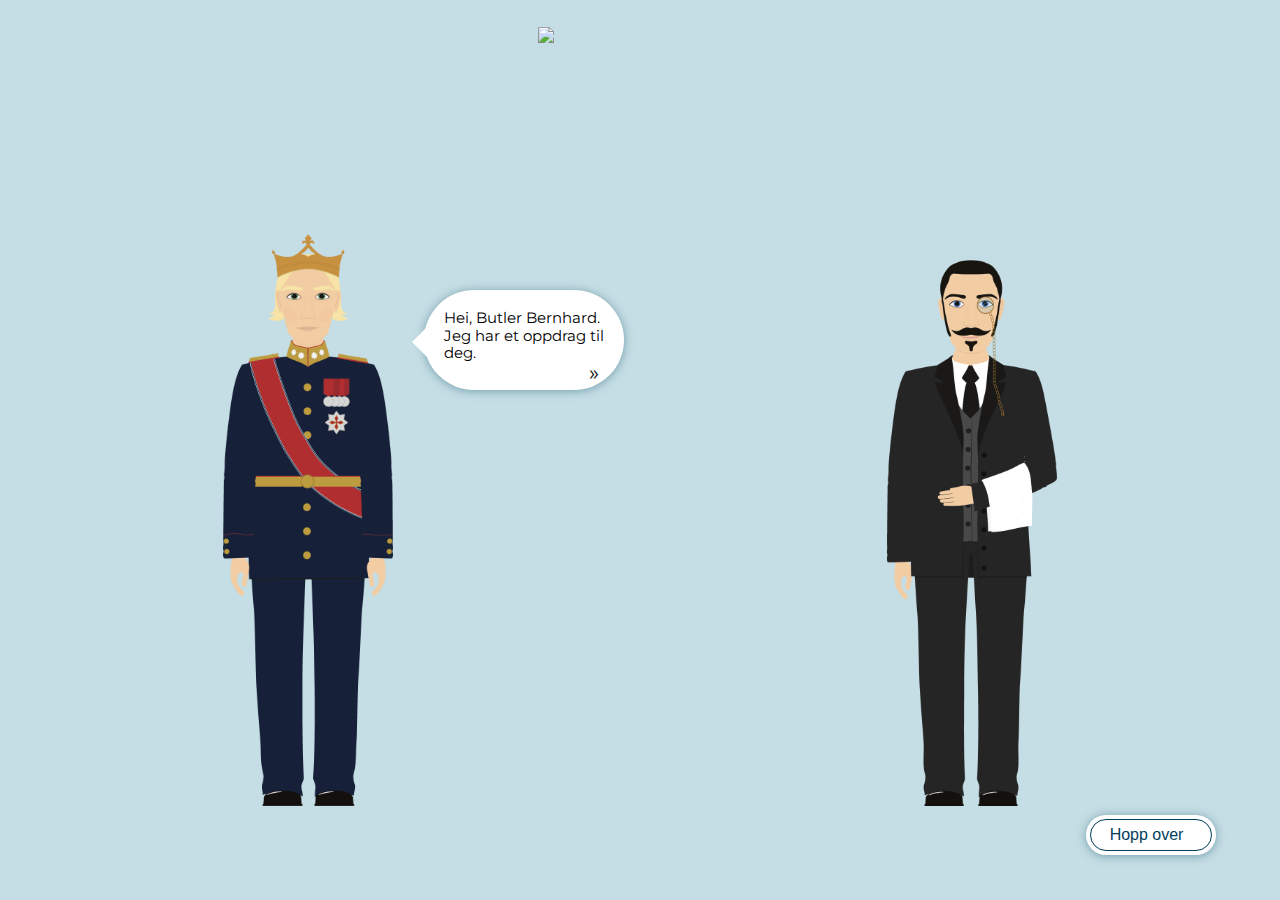
==== intro.html @ 4b2e33ae "Merge branch 'Intro'" ====
<!DOCTYPE html>
<html lang="en">
<head>
    <meta charset="UTF-8">
    <meta name="viewport" content="width=device-width, initial-scale=1.0">
    <meta http-equiv="X-UA-Compatible" content="ie=edge">
    <title>Introduksjon</title>
    <link href="https://fonts.googleapis.com/css?family=Montserrat:300,300i,400,700,700i" rel="stylesheet">
    <link rel="stylesheet" href="mal.css">
    <link rel="stylesheet" href="intro.css">
    <link rel="stylesheet" href="normalize.css">
    <link href="https://fonts.googleapis.com/css?family=Montserrat:100,100i,200,200i,300,300i,400,400i,500,500i,600,600i,700,700i,800,800i,900,900i" rel="stylesheet">
</head>
<body>

    <!-- Logo -->
    <div class="logo">
        <img src="img/logo.png">
    </div>

    <div class="wrapper">
        <!-- Konge -->
        <div class="konge">
            <img src="img/Konge.png" alt="Kongen stående i blå dress">
        </div>

        <!-- Snakkebobler -->
        <div class="snakkeboble-venstre">
            <div class="snakkeboble-konge"> 
                <p id="konge-tekst">Hei, Butler Bernhard.
                    <br>Jeg har et oppdrag til deg.
                </p>
                <p class="neste" name="button" onclick="nesteButlerBoble()" value="neste">&raquo;</p>
            </div>
        </div>

        <div class="snakkeboble-hoyre">
            <div class="snakkeboble-butler"> 
                <p id="butler-tekst">God dag, Deres Majestet.</p>
                <p class="neste" name="button" onclick="nesteKongeBoble()" value="neste">&raquo;</p>
            </div>
        </div>

        <!-- Butler -->
        <div class="butler">
            <img src="img/Butler.png" alt="Butler stående i svart dress">
        </div>
    </div>

    <!-- Hopp-over-knapp -->
    <a  href="start.html">
    <button class="hopp-over"><span>Hopp over</span></button>
    </a>

    <!-- JavaScript -->
    <script src="intro.js"></script>
    
</body>
</html>
---- mal.css ----
* {
    box-sizing: border-box; 
}

html,
body {
    padding: 0;
    margin: 0;
    width: 100vw;
    height: 100vh;

    font-family: 'Montserrat', Arial, Helvetica, sans-serif;  
    font-size: 16pt; 
    background-color: #C5DDE4;

    display: flex; 
    flex-direction: column; 
    flex-wrap: wrap; 
}
---- intro.css ----
* { box-sizing: border-box; }

body {
    margin: 0;
    padding: 0;
    background-color: #c5dde4;
    font-size: 16px;
}

/* Logo */
.logo {
    width: 200px;
    height: 50px;
    position: absolute;
    left: 42%;
    top: 3%;
}

.logo img { width: 220px; }

/* Wrapper rundt konge, snakkebobler og butler */
.wrapper {
    width: 80%;
    height: 100vh;
    margin: 0 auto;
    display: flex;
    justify-content: space-evenly;
    align-items: flex-end;
    padding: 0 5% 7% 5%;
}

/* Konge og Butler */
.konge, .butler { width: 170px; }

.konge img, .butler img {
    width: 170px;
    height: auto;
}

/* snakkebobler */
.snakkeboble-venstre, .snakkeboble-hoyre {
    width: 200px;
    height: auto;
}

.snakkeboble-venstre { margin-bottom: 420px; }
.snakkeboble-hoyre { margin-bottom: 370px; }

.snakkeboble-konge, .snakkeboble-butler {
    width: 200px;
    height: 100px;
    border-radius: 50px;
    background-color: white;
    color: black;
    font-size: .7rem;
    position: relative;
    box-shadow: 0px 1px 10px #719eac;
    transition: all .4s;
}

/* Piler på snakkebobler */ 
.snakkeboble-konge::after, .snakkeboble-butler::after  {
	content: '';
	position: absolute;
	top: 55%;
	border: 20px solid transparent;
	margin-top: -23px;
    margin-left: -17px;
}

.snakkeboble-konge::after { left: 5px; border-right-color: white; border-left: 0; }
.snakkeboble-butler::after { right: -10px; border-left-color: white; border-right: 0; }

.snakkeboble-konge { transform: scaleX(1) scaleY(1); }
.snakkeboble-butler { transform: scaleX(0) scaleY(0); }

.ut-venstre {
    transform-origin: left;
    transform: scaleX(0) scaleY(0);
}

.inn-venstre {
    transform-origin: left;
    transform: scaleX(1) scaleY(1);
}

.ut-hoyre {
    transform-origin: right;
    transform: scaleX(0) scaleY(0);
}

.inn-hoyre {
    transform-origin: right;
    transform: scaleX(1) scaleY(1);
}

#konge-tekst, #butler-tekst {
    width: 170px;
    position: absolute;
    margin: 20px;
}

.neste {
    font-size: 1rem;
    position: absolute;
    right: 25px;
    bottom: -15px;
    transition: .5s;
    cursor: pointer;
}

.neste:hover {
    right: 22px;
}

/* Hopp-over-knapp */
button {
    cursor: pointer;
    color: #003e5d;
    font-size: .8rem;

    height: 40px;
    width: 130px;
    border-radius: 25px;
    border: none;
    background-color: white;

    position: absolute;
    right: 5%;
    bottom: 5%;
    box-shadow: 0px 1px 10px #719eac;
}

/* Lager border på innsiden */
button::after {
    content: "";
    position: absolute;
    right: 3%;
    bottom: 10%;
    width: 120px;
    height: 30px;
    border: 1px solid #003e5d;
    /* border: 1px solid white; */
    border-radius: 20px;
}

button span:after {
    content: '\00bb';
    opacity: 0;
    transition: .5s;
}

button:hover span:after {
    opacity: 1;
    margin-left: 8px;
}
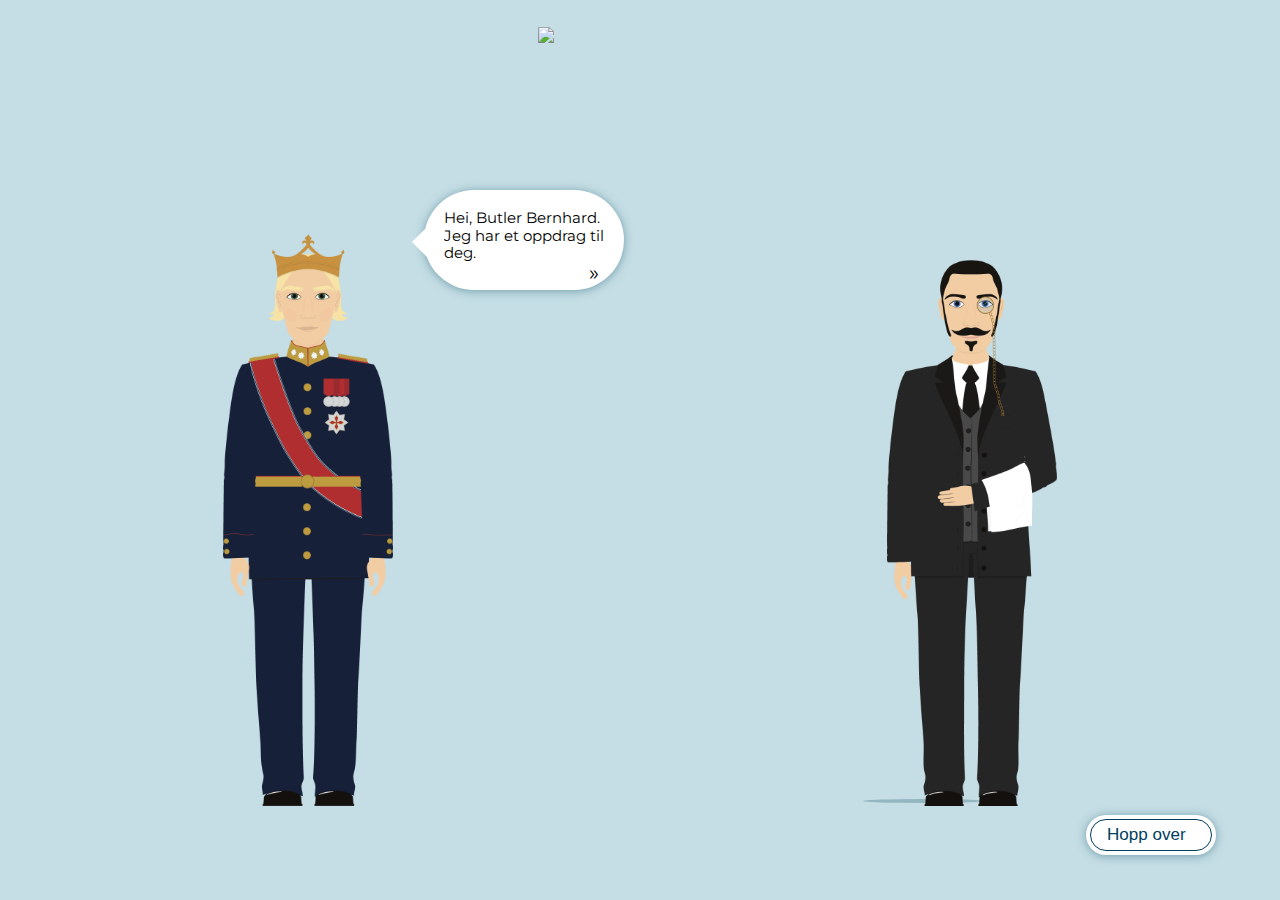
==== commit ab40bc90: "Merge branch 'Intro'" ====
--- a/intro.html
+++ b/intro.html
@@ -6,9 +6,9 @@
     <meta http-equiv="X-UA-Compatible" content="ie=edge">
     <title>Introduksjon</title>
     <link href="https://fonts.googleapis.com/css?family=Montserrat:300,300i,400,700,700i" rel="stylesheet">
+    <link rel="stylesheet" href="normalize.css">
     <link rel="stylesheet" href="mal.css">
     <link rel="stylesheet" href="intro.css">
-    <link rel="stylesheet" href="normalize.css">
     <link href="https://fonts.googleapis.com/css?family=Montserrat:100,100i,200,200i,300,300i,400,400i,500,500i,600,600i,700,700i,800,800i,900,900i" rel="stylesheet">
 </head>
 <body>
@@ -26,18 +26,42 @@
 
         <!-- Snakkebobler -->
         <div class="snakkeboble-venstre">
-            <div class="snakkeboble-konge"> 
+            <!-- Første snakkeboble -->
+            <div class="snakkeboble-konge-1"> 
                 <p id="konge-tekst">Hei, Butler Bernhard.
                     <br>Jeg har et oppdrag til deg.
                 </p>
-                <p class="neste" name="button" onclick="nesteButlerBoble()" value="neste">&raquo;</p>
+                <!-- name="button" onclick="nesteButlerBoble()" value="neste" -->
+                <p class="neste-konge" name="button" onclick="nesteButlerBoble()" value="neste">&raquo;</p>
             </div>
+            <!-- Andre snakkeboble -->
+            <div class="snakkeboble-konge-2"> 
+                <p id="konge-tekst">Som ny konge trenger jeg informasjon fra de andre landene.
+                </p>
+                <!-- name="button" onclick="nesteButlerBoble()" value="neste" -->
+                <p class="neste-konge" name="button" onclick="nesteButlerBoble2()" value="neste">&raquo;</p>
+            </div>
+            <!-- Tredje snakkeboble -->
+            <div class="snakkeboble-konge-3"> 
+                    <p id="konge-tekst">God tur!
+                    </p>
+                    <!-- name="button" onclick="nesteButlerBoble()" value="neste" -->
+                    <p class="neste-konge" name="button" onclick="nesteButlerBoble3()" value="neste">&raquo;</p>
+                </div>
         </div>
 
         <div class="snakkeboble-hoyre">
-            <div class="snakkeboble-butler"> 
+            <!-- Første snakkeboble -->
+            <div class="snakkeboble-butler-1"> 
                 <p id="butler-tekst">God dag, Deres Majestet.</p>
-                <p class="neste" name="button" onclick="nesteKongeBoble()" value="neste">&raquo;</p>
+                <!-- name="button" onclick="nesteKongeBoble()" value="neste" -->
+                <p class="neste-butler" name="button" onclick="nesteKongeBoble()" value="neste">&raquo;</p>
+            </div>
+            <!-- Andre snakkeboble -->
+            <div class="snakkeboble-butler-2"> 
+                <p id="butler-tekst">OK!</p>
+                <!-- name="button" onclick="nesteKongeBoble()" value="neste" -->
+                <p class="neste-butler" name="button" onclick="nesteKongeBoble2()" value="neste">&raquo;</p>
             </div>
         </div>
 
@@ -45,6 +69,7 @@
         <div class="butler">
             <img src="img/Butler.png" alt="Butler stående i svart dress">
         </div>
+        <div class="shadow"></div>
     </div>
 
     <!-- Hopp-over-knapp -->
--- a/intro.css
+++ b/intro.css
@@ -5,6 +5,7 @@
     padding: 0;
     background-color: #c5dde4;
     font-size: 16px;
+    z-index: -10;
 }
 
 /* Logo */
@@ -37,6 +38,61 @@
     height: auto;
 }
 
+.konge { animation: move-from-left 1.5s cubic-bezier(.30, .01, .39, 1.35); }
+.butler { animation: move-from-right 1.6s cubic-bezier(.30, .01, .50, 1.35); }
+
+@keyframes move-from-left {
+    0% {
+        margin-left: -20px;
+        margin-bottom: 750px;
+    }
+    
+    100% {
+        margin-left: 0px;
+        margin-bottom: 0;
+    }
+}
+
+@keyframes move-from-right {
+    0% {
+        margin-right: -20px;
+        margin-bottom: 750px;
+    }
+    100% {
+        margin-right: 0;
+        margin-bottom: 0;
+    }
+}
+
+.shadow { 
+    position: absolute;
+    right: 297px;
+    width: 120px;
+    height: 4px;
+    bottom: 97px;
+    border-radius: 50%;
+    z-index: -9;
+    background-color: #93b6c0;
+    animation: shadow 1.6s cubic-bezier(.30, .01, .50, 1.35);
+}
+
+@keyframes shadow {
+    0% {
+        right: 320px;
+        height: 2px;
+        width: 50px;
+    }
+    100% {
+        right: 290px;
+        height: 4px;
+        padding-left: 25px;
+        padding-right: 25px;
+        
+    }
+}
+
+
+
 /* snakkebobler */
 .snakkeboble-venstre, .snakkeboble-hoyre {
     width: 200px;
@@ -46,7 +102,7 @@
 .snakkeboble-venstre { margin-bottom: 420px; }
 .snakkeboble-hoyre { margin-bottom: 370px; }
 
-.snakkeboble-konge, .snakkeboble-butler {
+.snakkeboble-konge-1, .snakkeboble-konge-2, .snakkeboble-konge-3, .snakkeboble-butler-1, .snakkeboble-butler-2 {
     width: 200px;
     height: 100px;
     border-radius: 50px;
@@ -59,7 +115,7 @@
 }
 
 /* Piler på snakkebobler */ 
-.snakkeboble-konge::after, .snakkeboble-butler::after  {
+.snakkeboble-konge-1::after, .snakkeboble-konge-2::after, .snakkeboble-konge-3::after, .snakkeboble-butler-1::after, .snakkeboble-butler-2::after  {
 	content: '';
 	position: absolute;
 	top: 55%;
@@ -68,11 +124,15 @@
     margin-left: -17px;
 }
 
-.snakkeboble-konge::after { left: 5px; border-right-color: white; border-left: 0; }
-.snakkeboble-butler::after { right: -10px; border-left-color: white; border-right: 0; }
-
-.snakkeboble-konge { transform: scaleX(1) scaleY(1); }
-.snakkeboble-butler { transform: scaleX(0) scaleY(0); }
+.snakkeboble-konge-1::after, .snakkeboble-konge-2::after, .snakkeboble-konge-3::after { left: 5px; border-right-color: white; border-left: 0; }
+.snakkeboble-butler-1::after, .snakkeboble-butler-2::after { right: -10px; border-left-color: white; border-right: 0; }
+
+
+.snakkeboble-konge-1 { top: 100px; transform: scaleX(1) scaleY(1); }
+.snakkeboble-konge-2 { transform: scaleX(0) scaleY(0); }
+.snakkeboble-konge-3 { transform: scaleX(0) scaleY(0); }
+.snakkeboble-butler-1 { top: 100px; transform: scaleX(0) scaleY(0); }
+.snakkeboble-butler-2 { transform: scaleX(0) scaleY(0); }
 
 .ut-venstre {
     transform-origin: left;
@@ -100,7 +160,7 @@
     margin: 20px;
 }
 
-.neste {
+.neste-konge, .neste-butler {
     font-size: 1rem;
     position: absolute;
     right: 25px;
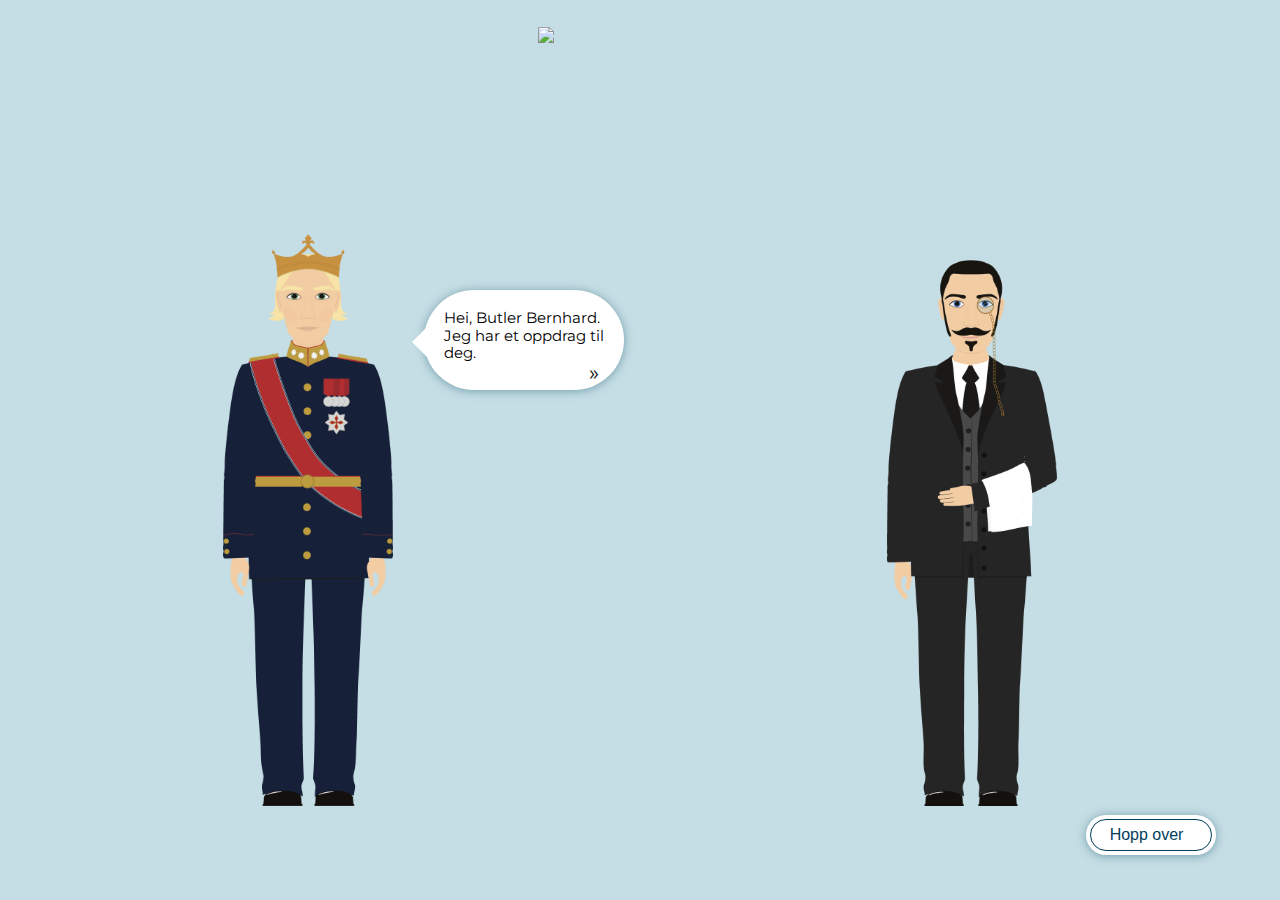
==== commit 89de8438: "Merge branch 'tasks' of https://github.com/Merethee/game-design into tasks" ====
--- a/intro.html
+++ b/intro.html
@@ -6,9 +6,9 @@
     <meta http-equiv="X-UA-Compatible" content="ie=edge">
     <title>Introduksjon</title>
     <link href="https://fonts.googleapis.com/css?family=Montserrat:300,300i,400,700,700i" rel="stylesheet">
-    <link rel="stylesheet" href="normalize.css">
     <link rel="stylesheet" href="mal.css">
     <link rel="stylesheet" href="intro.css">
+    <link rel="stylesheet" href="normalize.css">
     <link href="https://fonts.googleapis.com/css?family=Montserrat:100,100i,200,200i,300,300i,400,400i,500,500i,600,600i,700,700i,800,800i,900,900i" rel="stylesheet">
 </head>
 <body>
@@ -26,42 +26,18 @@
 
         <!-- Snakkebobler -->
         <div class="snakkeboble-venstre">
-            <!-- Første snakkeboble -->
-            <div class="snakkeboble-konge-1"> 
-                <p id="konge-tekst">Hei, Butler Bernhard.
+            <div class="snakkeboble-konge"> 
+                <p id="konge-tekst-1">Hei, Butler Bernhard.
                     <br>Jeg har et oppdrag til deg.
                 </p>
-                <!-- name="button" onclick="nesteButlerBoble()" value="neste" -->
-                <p class="neste-konge" name="button" onclick="nesteButlerBoble()" value="neste">&raquo;</p>
+                <p class="neste" name="button" onclick="nesteButlerBoble()" value="neste">&raquo;</p>
             </div>
-            <!-- Andre snakkeboble -->
-            <div class="snakkeboble-konge-2"> 
-                <p id="konge-tekst">Som ny konge trenger jeg informasjon fra de andre landene.
-                </p>
-                <!-- name="button" onclick="nesteButlerBoble()" value="neste" -->
-                <p class="neste-konge" name="button" onclick="nesteButlerBoble2()" value="neste">&raquo;</p>
-            </div>
-            <!-- Tredje snakkeboble -->
-            <div class="snakkeboble-konge-3"> 
-                    <p id="konge-tekst">God tur!
-                    </p>
-                    <!-- name="button" onclick="nesteButlerBoble()" value="neste" -->
-                    <p class="neste-konge" name="button" onclick="nesteButlerBoble3()" value="neste">&raquo;</p>
-                </div>
         </div>
 
         <div class="snakkeboble-hoyre">
-            <!-- Første snakkeboble -->
-            <div class="snakkeboble-butler-1"> 
-                <p id="butler-tekst">God dag, Deres Majestet.</p>
-                <!-- name="button" onclick="nesteKongeBoble()" value="neste" -->
-                <p class="neste-butler" name="button" onclick="nesteKongeBoble()" value="neste">&raquo;</p>
-            </div>
-            <!-- Andre snakkeboble -->
-            <div class="snakkeboble-butler-2"> 
-                <p id="butler-tekst">OK!</p>
-                <!-- name="button" onclick="nesteKongeBoble()" value="neste" -->
-                <p class="neste-butler" name="button" onclick="nesteKongeBoble2()" value="neste">&raquo;</p>
+            <div class="snakkeboble-butler"> 
+                <p id="butler-tekst-1">Hei, Deres Majestet.</p>
+                <p class="neste" name="button" onclick="nesteKongeBoble()" value="neste">&raquo;</p>
             </div>
         </div>
 
@@ -69,7 +45,6 @@
         <div class="butler">
             <img src="img/Butler.png" alt="Butler stående i svart dress">
         </div>
-        <div class="shadow"></div>
     </div>
 
     <!-- Hopp-over-knapp -->
--- a/intro.css
+++ b/intro.css
@@ -5,7 +5,6 @@
     padding: 0;
     background-color: #c5dde4;
     font-size: 16px;
-    z-index: -10;
 }
 
 /* Logo */
@@ -38,61 +37,6 @@
     height: auto;
 }
 
-.konge { animation: move-from-left 1.5s cubic-bezier(.30, .01, .39, 1.35); }
-.butler { animation: move-from-right 1.6s cubic-bezier(.30, .01, .50, 1.35); }
-
-@keyframes move-from-left {
-    0% {
-        margin-left: -20px;
-        margin-bottom: 750px;
-    }
-    
-    100% {
-        margin-left: 0px;
-        margin-bottom: 0;
-    }
-}
-
-@keyframes move-from-right {
-    0% {
-        margin-right: -20px;
-        margin-bottom: 750px;
-    }
-    100% {
-        margin-right: 0;
-        margin-bottom: 0;
-    }
-}
-
-.shadow { 
-    position: absolute;
-    right: 297px;
-    width: 120px;
-    height: 4px;
-    bottom: 97px;
-    border-radius: 50%;
-    z-index: -9;
-    background-color: #93b6c0;
-    animation: shadow 1.6s cubic-bezier(.30, .01, .50, 1.35);
-}
-
-@keyframes shadow {
-    0% {
-        right: 320px;
-        height: 2px;
-        width: 50px;
-    }
-    100% {
-        right: 290px;
-        height: 4px;
-        padding-left: 25px;
-        padding-right: 25px;
-        
-    }
-}
-
-
-
 /* snakkebobler */
 .snakkeboble-venstre, .snakkeboble-hoyre {
     width: 200px;
@@ -102,7 +46,7 @@
 .snakkeboble-venstre { margin-bottom: 420px; }
 .snakkeboble-hoyre { margin-bottom: 370px; }
 
-.snakkeboble-konge-1, .snakkeboble-konge-2, .snakkeboble-konge-3, .snakkeboble-butler-1, .snakkeboble-butler-2 {
+.snakkeboble-konge, .snakkeboble-butler {
     width: 200px;
     height: 100px;
     border-radius: 50px;
@@ -111,11 +55,10 @@
     font-size: .7rem;
     position: relative;
     box-shadow: 0px 1px 10px #719eac;
-    transition: all .4s;
 }
 
 /* Piler på snakkebobler */ 
-.snakkeboble-konge-1::after, .snakkeboble-konge-2::after, .snakkeboble-konge-3::after, .snakkeboble-butler-1::after, .snakkeboble-butler-2::after  {
+.snakkeboble-konge::after, .snakkeboble-butler::after  {
 	content: '';
 	position: absolute;
 	top: 55%;
@@ -124,43 +67,35 @@
     margin-left: -17px;
 }
 
-.snakkeboble-konge-1::after, .snakkeboble-konge-2::after, .snakkeboble-konge-3::after { left: 5px; border-right-color: white; border-left: 0; }
-.snakkeboble-butler-1::after, .snakkeboble-butler-2::after { right: -10px; border-left-color: white; border-right: 0; }
+.snakkeboble-konge::after { left: 5px; border-right-color: white; border-left: 0; }
+.snakkeboble-butler::after { right: -10px; border-left-color: white; border-right: 0; }
 
+.snakkeboble-konge { display: block; }
+.snakkeboble-butler { display: none; }
 
-.snakkeboble-konge-1 { top: 100px; transform: scaleX(1) scaleY(1); }
-.snakkeboble-konge-2 { transform: scaleX(0) scaleY(0); }
-.snakkeboble-konge-3 { transform: scaleX(0) scaleY(0); }
-.snakkeboble-butler-1 { top: 100px; transform: scaleX(0) scaleY(0); }
-.snakkeboble-butler-2 { transform: scaleX(0) scaleY(0); }
-
-.ut-venstre {
-    transform-origin: left;
-    transform: scaleX(0) scaleY(0);
+@keyframes fadeout {
+    0% { opacity: 1; }
+    50% { opacity: 1; }
+    70% { opacity: .7;}
+    100% { opacity: 0; 
+        display: none; }
 }
 
-.inn-venstre {
-    transform-origin: left;
-    transform: scaleX(1) scaleY(1);
+@keyframes fadein {
+    0% { opacity: 1; }
+    50% { opacity: 1; }
+    70% { opacity: .7;}
+    100% { opacity: 0; 
+        display: none; }
 }
 
-.ut-hoyre {
-    transform-origin: right;
-    transform: scaleX(0) scaleY(0);
-}
-
-.inn-hoyre {
-    transform-origin: right;
-    transform: scaleX(1) scaleY(1);
-}
-
-#konge-tekst, #butler-tekst {
+#konge-tekst-1, #butler-tekst-1 {
     width: 170px;
     position: absolute;
     margin: 20px;
 }
 
-.neste-konge, .neste-butler {
+.neste {
     font-size: 1rem;
     position: absolute;
     right: 25px;
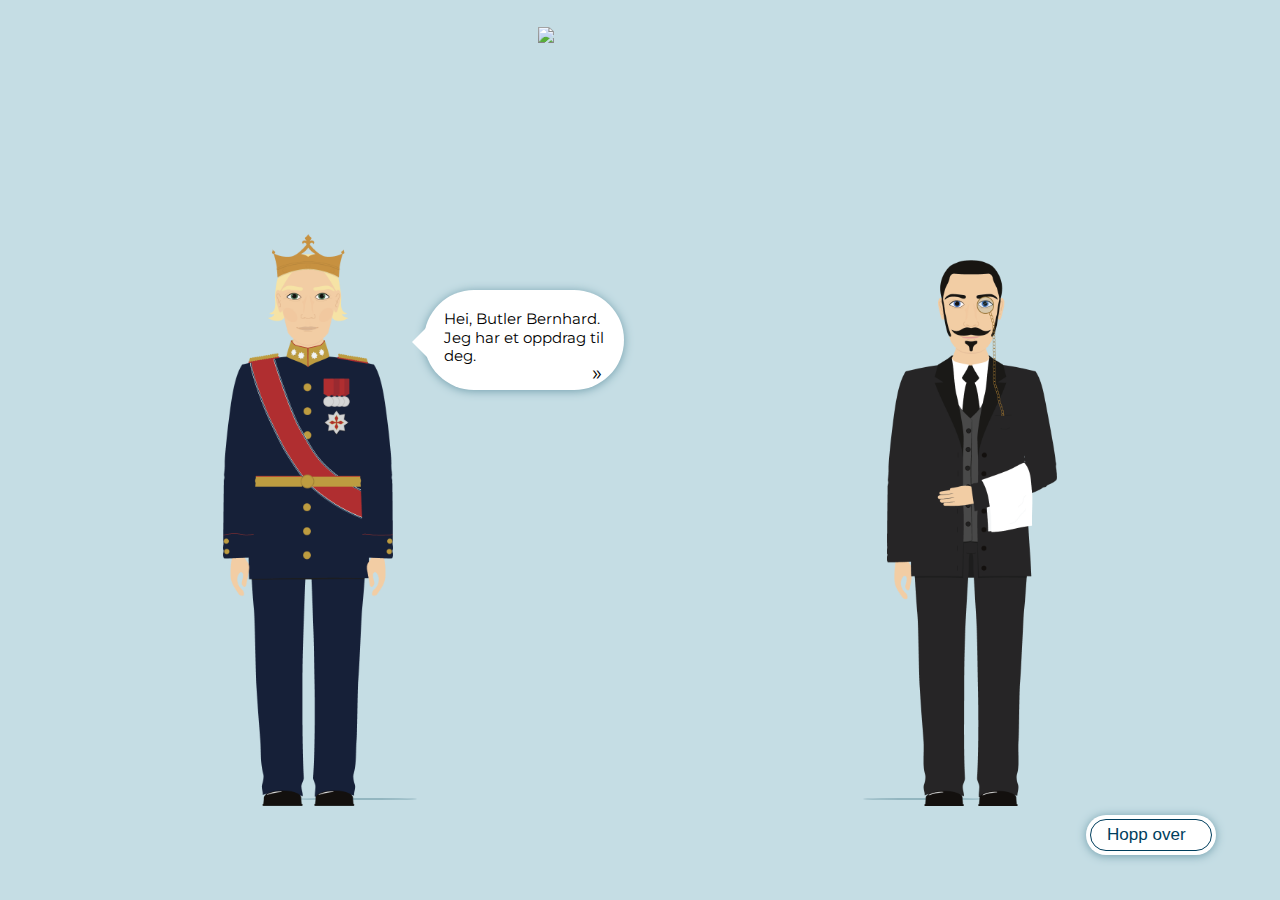
==== commit a1880f76: "Merge branch 'Intro'" ====
--- a/intro.html
+++ b/intro.html
@@ -6,9 +6,9 @@
     <meta http-equiv="X-UA-Compatible" content="ie=edge">
     <title>Introduksjon</title>
     <link href="https://fonts.googleapis.com/css?family=Montserrat:300,300i,400,700,700i" rel="stylesheet">
+    <link rel="stylesheet" href="normalize.css">
     <link rel="stylesheet" href="mal.css">
     <link rel="stylesheet" href="intro.css">
-    <link rel="stylesheet" href="normalize.css">
     <link href="https://fonts.googleapis.com/css?family=Montserrat:100,100i,200,200i,300,300i,400,400i,500,500i,600,600i,700,700i,800,800i,900,900i" rel="stylesheet">
 </head>
 <body>
@@ -23,32 +23,54 @@
         <div class="konge">
             <img src="img/Konge.png" alt="Kongen stående i blå dress">
         </div>
+        <div class="shadow-king"></div>
 
         <!-- Snakkebobler -->
         <div class="snakkeboble-venstre">
-            <div class="snakkeboble-konge"> 
-                <p id="konge-tekst-1">Hei, Butler Bernhard.
-                    <br>Jeg har et oppdrag til deg.
-                </p>
+            <!-- Første snakkeboble -->
+            <div class="snakkeboble-konge-1"> 
+                <p id="konge-tekst">Hei, Butler Bernhard.
+                    <br>Jeg har et oppdrag til deg.</p>
                 <p class="neste" name="button" onclick="nesteButlerBoble()" value="neste">&raquo;</p>
+            </div>
+
+            <!-- Andre snakkeboble -->
+            <div class="snakkeboble-konge-2"> 
+                <p id="konge-tekst">Som ny konge trenger jeg informasjon fra de andre landene.</p>
+                <p class="neste" name="button" onclick="nesteButlerBoble2()" value="neste">&raquo;</p>
+            </div>
+
+            <!-- Tredje snakkeboble -->
+            <div class="snakkeboble-konge-3"> 
+                <p id="konge-tekst">God tur!</p>
             </div>
         </div>
 
         <div class="snakkeboble-hoyre">
-            <div class="snakkeboble-butler"> 
-                <p id="butler-tekst-1">Hei, Deres Majestet.</p>
+            <!-- Første snakkeboble -->
+            <div class="snakkeboble-butler-1"> 
+                <p id="butler-tekst">God dag, Deres Majestet.</p>
                 <p class="neste" name="button" onclick="nesteKongeBoble()" value="neste">&raquo;</p>
             </div>
+
+            <!-- Andre snakkeboble -->
+            <div class="snakkeboble-butler-2"> 
+                <p id="butler-tekst">OK!</p>
+                <p class="neste" name="button" onclick="nesteKongeBoble2()" value="neste">&raquo;</p>
+            </div>
         </div>
+
+        <div class="start-knapp"></div>
 
         <!-- Butler -->
         <div class="butler">
             <img src="img/Butler.png" alt="Butler stående i svart dress">
         </div>
+        <div class="shadow-butler"></div>
     </div>
 
     <!-- Hopp-over-knapp -->
-    <a  href="start.html">
+    <a  href="main.html">
     <button class="hopp-over"><span>Hopp over</span></button>
     </a>
 
--- a/intro.css
+++ b/intro.css
@@ -5,6 +5,7 @@
     padding: 0;
     background-color: #c5dde4;
     font-size: 16px;
+    z-index: -10;
 }
 
 /* Logo */
@@ -37,6 +38,68 @@
     height: auto;
 }
 
+.konge { animation: move-from-left 1.5s cubic-bezier(.30, .01, .39, 1.35); }
+.butler { animation: move-from-right 1.6s cubic-bezier(.30, .01, .50, 1.35); }
+
+@keyframes move-from-left {
+    0% {
+        margin-left: -20px;
+        margin-bottom: 750px;
+    }
+    
+    100% {
+        margin-left: 0px;
+        margin-bottom: 0;
+    }
+}
+
+@keyframes move-from-right {
+    0% {
+        margin-right: -20px;
+        margin-bottom: 750px;
+    }
+    100% {
+        margin-right: 0;
+        margin-bottom: 0;
+    }
+}
+
+.shadow-butler, .shadow-king { 
+    position: absolute;
+    width: 120px;
+    height: 2px;
+    bottom: 100px;
+    border-radius: 50%;
+    z-index: -9;
+    background-color: #93b6c0;
+    animation: shadow 1.8s cubic-bezier(.30, .01, .50, 1.35);
+}
+
+.shadow-king { left: 297px; }
+.shadow-butler { right: 297px; }
+
+@keyframes shadow {
+    0% {
+        right: 320px;
+        height: 2px;
+        width: 50px;
+    }
+    85% { 
+        width: 0px;
+        padding-left: 0px;
+        padding-right: 0px; }
+    90% { 
+        right: 350px;
+        width: 0px; }
+    100% {
+        right: 290px;
+        height: 4px;
+        padding-left: 25px;
+        padding-right: 25px;
+        
+    }
+}
+
 /* snakkebobler */
 .snakkeboble-venstre, .snakkeboble-hoyre {
     width: 200px;
@@ -46,7 +109,7 @@
 .snakkeboble-venstre { margin-bottom: 420px; }
 .snakkeboble-hoyre { margin-bottom: 370px; }
 
-.snakkeboble-konge, .snakkeboble-butler {
+.snakkeboble-konge-1, .snakkeboble-konge-2, .snakkeboble-konge-3, .snakkeboble-butler-1, .snakkeboble-butler-2 {
     width: 200px;
     height: 100px;
     border-radius: 50px;
@@ -55,10 +118,11 @@
     font-size: .7rem;
     position: relative;
     box-shadow: 0px 1px 10px #719eac;
+    transition: all .4s;
 }
 
 /* Piler på snakkebobler */ 
-.snakkeboble-konge::after, .snakkeboble-butler::after  {
+.snakkeboble-konge-1::after, .snakkeboble-konge-2::after, .snakkeboble-konge-3::after, .snakkeboble-butler-1::after, .snakkeboble-butler-2::after  {
 	content: '';
 	position: absolute;
 	top: 55%;
@@ -67,32 +131,41 @@
     margin-left: -17px;
 }
 
-.snakkeboble-konge::after { left: 5px; border-right-color: white; border-left: 0; }
-.snakkeboble-butler::after { right: -10px; border-left-color: white; border-right: 0; }
-
-.snakkeboble-konge { display: block; }
-.snakkeboble-butler { display: none; }
-
-@keyframes fadeout {
-    0% { opacity: 1; }
-    50% { opacity: 1; }
-    70% { opacity: .7;}
-    100% { opacity: 0; 
-        display: none; }
-}
-
-@keyframes fadein {
-    0% { opacity: 1; }
-    50% { opacity: 1; }
-    70% { opacity: .7;}
-    100% { opacity: 0; 
-        display: none; }
-}
-
-#konge-tekst-1, #butler-tekst-1 {
+.snakkeboble-konge-1::after, .snakkeboble-konge-2::after, .snakkeboble-konge-3::after { left: 5px; border-right-color: white; border-left: 0; }
+.snakkeboble-butler-1::after, .snakkeboble-butler-2::after { right: -10px; border-left-color: white; border-right: 0; }
+
+
+.snakkeboble-konge-1 { top: 200px; transform: scaleX(1) scaleY(1); }
+.snakkeboble-konge-2 { top: 100px; transform: scaleX(0) scaleY(0); }
+.snakkeboble-konge-3 { transform: scaleX(0) scaleY(0); }
+.snakkeboble-butler-1 { top: 100px; transform: scaleX(0) scaleY(0); }
+.snakkeboble-butler-2 { transform: scaleX(0) scaleY(0); }
+
+.ut-venstre {
+    transform-origin: left;
+    transform: scaleX(0) scaleY(0);
+}
+
+.inn-venstre {
+    transform-origin: left;
+    transform: scaleX(1) scaleY(1);
+}
+
+.ut-hoyre {
+    transform-origin: right;
+    transform: scaleX(0) scaleY(0);
+}
+
+.inn-hoyre {
+    transform-origin: right;
+    transform: scaleX(1) scaleY(1);
+}
+
+#konge-tekst, #butler-tekst {
     width: 170px;
     position: absolute;
     margin: 20px;
+    line-height: .85rem;
 }
 
 .neste {
@@ -104,8 +177,27 @@
     cursor: pointer;
 }
 
-.neste:hover {
+.neste {
     right: 22px;
+}
+
+.start-knapp {
+    display: none;
+
+    position: absolute;
+    width: 160px;
+    height: 70px;
+    border-radius: 50px;
+    background-color: white;
+}
+
+.start-knapp::after {
+    content: "";
+    position: absolute;
+    width: 150px;
+    height: 60px;
+    border-radius: 30px;
+    border: 1px solid #003e5d;
 }
 
 /* Hopp-over-knapp */
@@ -134,9 +226,9 @@
     bottom: 10%;
     width: 120px;
     height: 30px;
+    border-radius: 20px;
     border: 1px solid #003e5d;
     /* border: 1px solid white; */
-    border-radius: 20px;
 }
 
 button span:after {
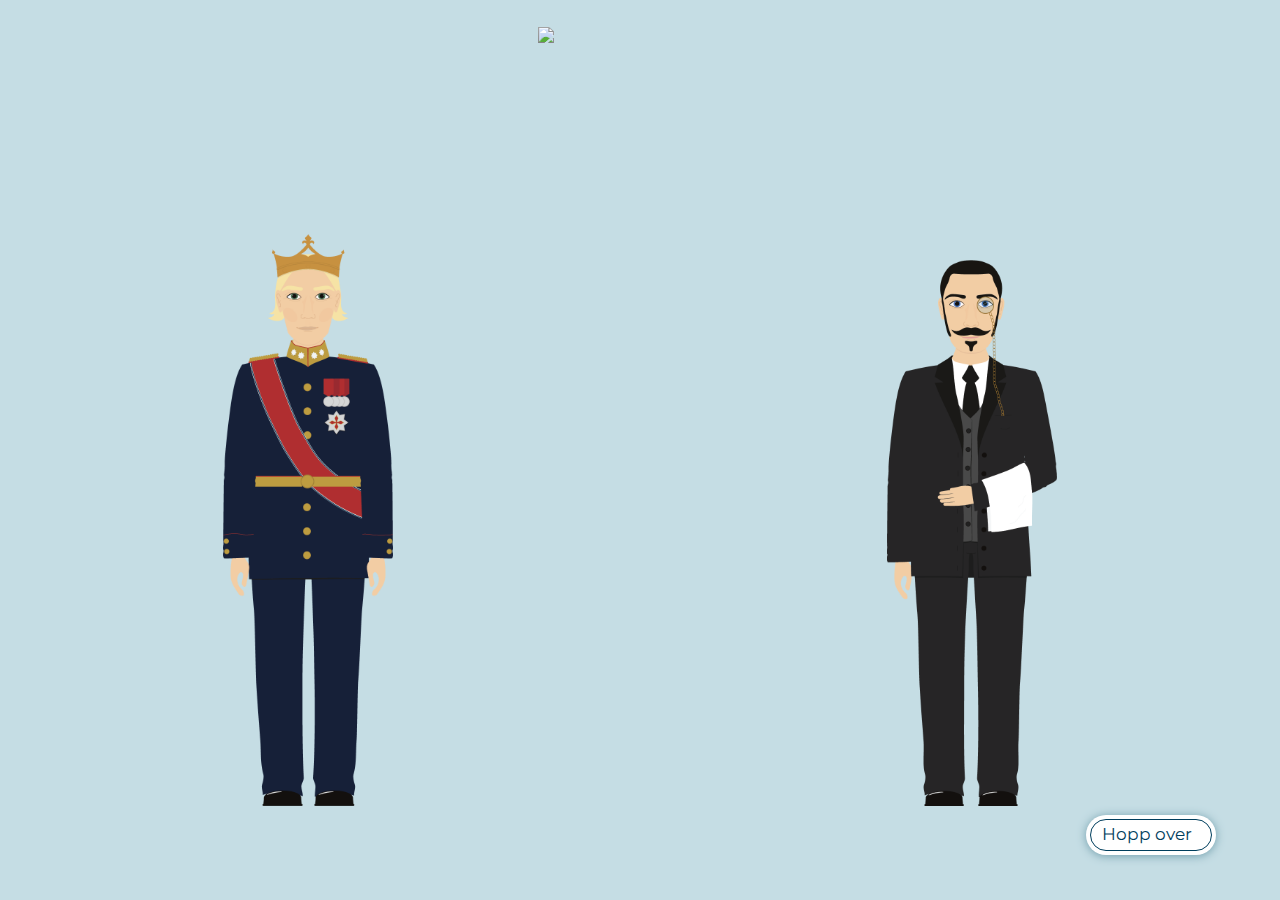
==== commit 6088f25f: "start-oppdrag-knapp" ====
--- a/intro.html
+++ b/intro.html
@@ -23,55 +23,55 @@
         <div class="konge">
             <img src="img/Konge.png" alt="Kongen stående i blå dress">
         </div>
-        <div class="shadow-king"></div>
 
         <!-- Snakkebobler -->
         <div class="snakkeboble-venstre">
             <!-- Første snakkeboble -->
             <div class="snakkeboble-konge-1"> 
-                <p id="konge-tekst">Hei, Butler Bernhard.
+                <p class="tekst">Hei, Butler Bernhard.
                     <br>Jeg har et oppdrag til deg.</p>
                 <p class="neste" name="button" onclick="nesteButlerBoble()" value="neste">&raquo;</p>
             </div>
 
             <!-- Andre snakkeboble -->
             <div class="snakkeboble-konge-2"> 
-                <p id="konge-tekst">Som ny konge trenger jeg informasjon fra de andre landene.</p>
+                <p class="tekst">Som ny konge trenger jeg informasjon fra de andre landene.</p>
                 <p class="neste" name="button" onclick="nesteButlerBoble2()" value="neste">&raquo;</p>
             </div>
 
             <!-- Tredje snakkeboble -->
             <div class="snakkeboble-konge-3"> 
-                <p id="konge-tekst">God tur!</p>
+                <p class="tekst">God tur!</p>
             </div>
         </div>
 
         <div class="snakkeboble-hoyre">
             <!-- Første snakkeboble -->
             <div class="snakkeboble-butler-1"> 
-                <p id="butler-tekst">God dag, Deres Majestet.</p>
+                <p class="tekst">God dag, Deres Majestet.</p>
                 <p class="neste" name="button" onclick="nesteKongeBoble()" value="neste">&raquo;</p>
             </div>
 
             <!-- Andre snakkeboble -->
             <div class="snakkeboble-butler-2"> 
-                <p id="butler-tekst">OK!</p>
+                <p class="tekst">OK!</p>
                 <p class="neste" name="button" onclick="nesteKongeBoble2()" value="neste">&raquo;</p>
             </div>
         </div>
 
-        <div class="start-knapp"></div>
+        <a  href="main.html" class="start-knapp"> 
+            <span>Start oppdrag</span>
+        </a>
 
         <!-- Butler -->
         <div class="butler">
             <img src="img/Butler.png" alt="Butler stående i svart dress">
         </div>
-        <div class="shadow-butler"></div>
     </div>
 
     <!-- Hopp-over-knapp -->
-    <a  href="main.html">
-    <button class="hopp-over"><span>Hopp over</span></button>
+    <a  href="main.html" class="hopp-over">
+        <span>Hopp over</span>
     </a>
 
     <!-- JavaScript -->
--- a/intro.css
+++ b/intro.css
@@ -33,11 +33,6 @@
 /* Konge og Butler */
 .konge, .butler { width: 170px; }
 
-.konge img, .butler img {
-    width: 170px;
-    height: auto;
-}
-
 .konge { animation: move-from-left 1.5s cubic-bezier(.30, .01, .39, 1.35); }
 .butler { animation: move-from-right 1.6s cubic-bezier(.30, .01, .50, 1.35); }
 
@@ -46,7 +41,6 @@
         margin-left: -20px;
         margin-bottom: 750px;
     }
-    
     100% {
         margin-left: 0px;
         margin-bottom: 0;
@@ -54,50 +48,26 @@
 }
 
 @keyframes move-from-right {
-    0% {
+    from {
         margin-right: -20px;
         margin-bottom: 750px;
-    }
-    100% {
+    } to {
         margin-right: 0;
         margin-bottom: 0;
     }
 }
 
-.shadow-butler, .shadow-king { 
-    position: absolute;
-    width: 120px;
-    height: 2px;
-    bottom: 100px;
-    border-radius: 50%;
-    z-index: -9;
-    background-color: #93b6c0;
-    animation: shadow 1.8s cubic-bezier(.30, .01, .50, 1.35);
-}
-
-.shadow-king { left: 297px; }
-.shadow-butler { right: 297px; }
-
-@keyframes shadow {
-    0% {
-        right: 320px;
-        height: 2px;
-        width: 50px;
-    }
-    85% { 
-        width: 0px;
-        padding-left: 0px;
-        padding-right: 0px; }
-    90% { 
-        right: 350px;
-        width: 0px; }
-    100% {
-        right: 290px;
-        height: 4px;
-        padding-left: 25px;
-        padding-right: 25px;
-        
-    }
+.konge img, .butler img {
+    width: 170px;
+    height: auto;
+    animation: float 2s infinite;
+}
+.butler img { animation-delay: .5s; }
+
+@keyframes float {
+    0% { margin-bottom: 3%; }
+    50% { margin-bottom: 0%; }
+    100% { margin-bottom: 3%; }
 }
 
 /* snakkebobler */
@@ -109,7 +79,35 @@
 .snakkeboble-venstre { margin-bottom: 420px; }
 .snakkeboble-hoyre { margin-bottom: 370px; }
 
-.snakkeboble-konge-1, .snakkeboble-konge-2, .snakkeboble-konge-3, .snakkeboble-butler-1, .snakkeboble-butler-2 {
+/* Kongens første snakkeboble kommer frem */
+.snakkeboble-konge-1 { 
+    top: 200px; 
+    animation: kongens-befaling 1s; 
+    animation-delay: 2s; 
+    transform: scaleX(0) scaleY(0);
+    animation-fill-mode: forwards;
+}
+
+@keyframes kongens-befaling {
+    from {
+        transform-origin: left;
+        transform: scaleX(0) scaleY(0);
+    } to {
+        transform: scaleX(1) scaleY(1);
+    }
+}
+
+.snakkeboble-konge-2, 
+.snakkeboble-butler-1 { top: 100px; transform: scaleX(0) scaleY(0); }
+
+.snakkeboble-konge-3, 
+.snakkeboble-butler-2 { transform: scaleX(0) scaleY(0); }
+
+.snakkeboble-konge-1, 
+.snakkeboble-konge-2, 
+.snakkeboble-konge-3, 
+.snakkeboble-butler-1, 
+.snakkeboble-butler-2 {
     width: 200px;
     height: 100px;
     border-radius: 50px;
@@ -118,11 +116,15 @@
     font-size: .7rem;
     position: relative;
     box-shadow: 0px 1px 10px #719eac;
-    transition: all .4s;
+    transition: all .9s;
 }
 
 /* Piler på snakkebobler */ 
-.snakkeboble-konge-1::after, .snakkeboble-konge-2::after, .snakkeboble-konge-3::after, .snakkeboble-butler-1::after, .snakkeboble-butler-2::after  {
+.snakkeboble-konge-1::after, 
+.snakkeboble-konge-2::after, 
+.snakkeboble-konge-3::after, 
+.snakkeboble-butler-1::after, 
+.snakkeboble-butler-2::after  {
 	content: '';
 	position: absolute;
 	top: 55%;
@@ -131,19 +133,17 @@
     margin-left: -17px;
 }
 
-.snakkeboble-konge-1::after, .snakkeboble-konge-2::after, .snakkeboble-konge-3::after { left: 5px; border-right-color: white; border-left: 0; }
-.snakkeboble-butler-1::after, .snakkeboble-butler-2::after { right: -10px; border-left-color: white; border-right: 0; }
-
-
-.snakkeboble-konge-1 { top: 200px; transform: scaleX(1) scaleY(1); }
-.snakkeboble-konge-2 { top: 100px; transform: scaleX(0) scaleY(0); }
-.snakkeboble-konge-3 { transform: scaleX(0) scaleY(0); }
-.snakkeboble-butler-1 { top: 100px; transform: scaleX(0) scaleY(0); }
-.snakkeboble-butler-2 { transform: scaleX(0) scaleY(0); }
+.snakkeboble-konge-1::after, 
+.snakkeboble-konge-2::after, 
+.snakkeboble-konge-3::after { left: 5px; border-right-color: white; border-left: 0; }
+
+.snakkeboble-butler-1::after, 
+.snakkeboble-butler-2::after { right: -10px; border-left-color: white; border-right: 0; }
 
 .ut-venstre {
     transform-origin: left;
     transform: scaleX(0) scaleY(0);
+    animation-fill-mode: backwards;
 }
 
 .inn-venstre {
@@ -161,7 +161,7 @@
     transform: scaleX(1) scaleY(1);
 }
 
-#konge-tekst, #butler-tekst {
+.tekst {
     width: 170px;
     position: absolute;
     margin: 20px;
@@ -177,34 +177,49 @@
     cursor: pointer;
 }
 
-.neste {
-    right: 22px;
+.neste:hover {
+    right: 21px;
 }
 
 .start-knapp {
     display: none;
 
-    position: absolute;
+    cursor: pointer;
+    color: #003e5d;
+    font-size: .85rem;
+    text-decoration: none;
+    text-align: center;
+    padding-top: 23px;
+
+    position: absolute;
+    bottom: 200px;
     width: 160px;
     height: 70px;
     border-radius: 50px;
+    border: none;
     background-color: white;
+    box-shadow: 0px 1px 10px #719eac;
 }
 
 .start-knapp::after {
     content: "";
     position: absolute;
-    width: 150px;
+    left: 3%;
+    top: 6%;
+    width: 148px;
     height: 60px;
     border-radius: 30px;
     border: 1px solid #003e5d;
 }
 
 /* Hopp-over-knapp */
-button {
+.hopp-over {
     cursor: pointer;
     color: #003e5d;
     font-size: .8rem;
+    text-decoration: none;
+    text-align: center;
+    padding-top: 9px;
 
     height: 40px;
     width: 130px;
@@ -219,7 +234,7 @@
 }
 
 /* Lager border på innsiden */
-button::after {
+.hopp-over::after {
     content: "";
     position: absolute;
     right: 3%;
@@ -231,13 +246,14 @@
     /* border: 1px solid white; */
 }
 
-button span:after {
+/* lager >>-ikonet på hover */
+.hopp-over span:after {
     content: '\00bb';
     opacity: 0;
     transition: .5s;
 }
 
-button:hover span:after {
+.hopp-over:hover span:after {
     opacity: 1;
     margin-left: 8px;
 }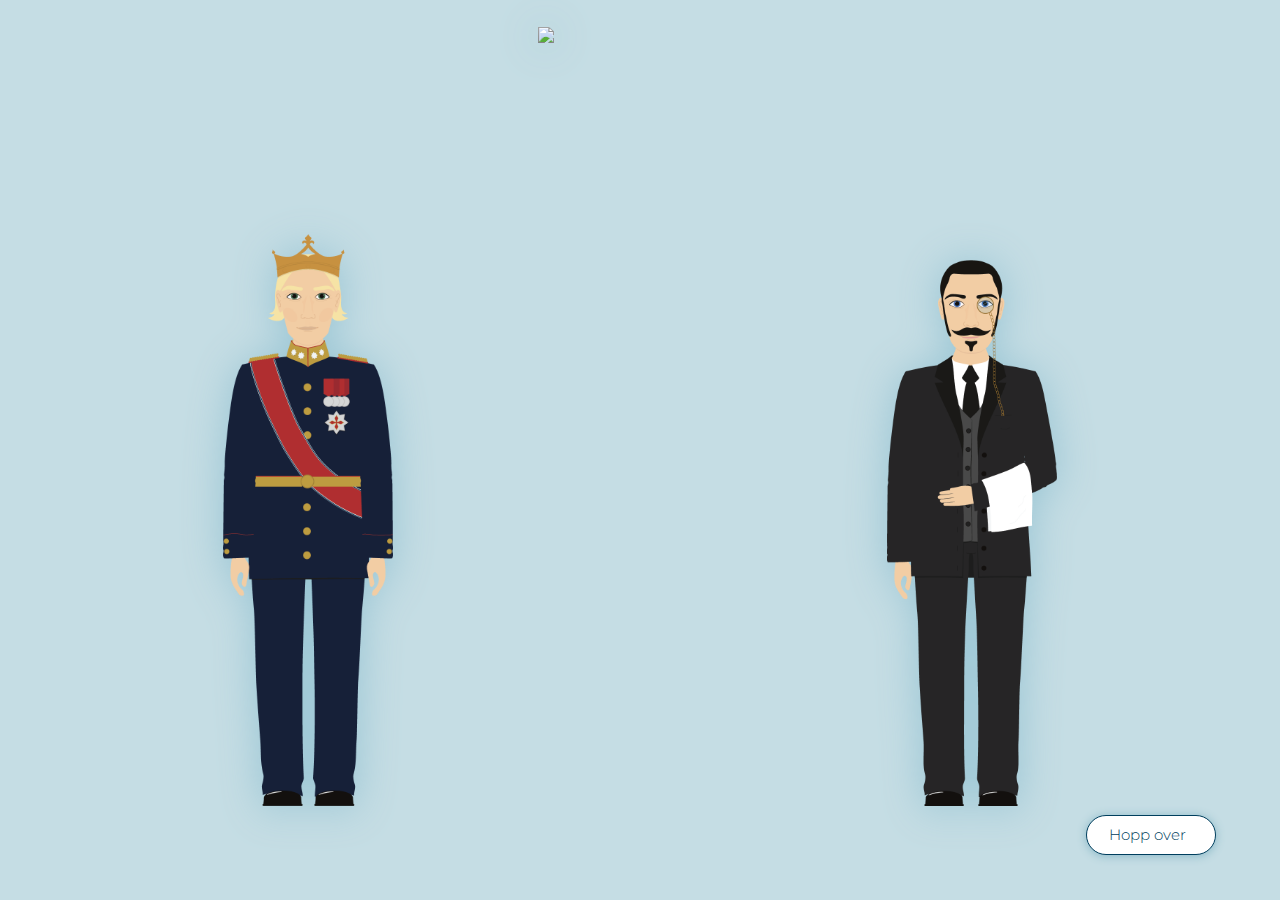
==== commit 305facb4: "hover på knapper og størrelse på snakkebobler" ====
--- a/intro.html
+++ b/intro.html
@@ -27,15 +27,20 @@
         <!-- Snakkebobler -->
         <div class="snakkeboble-venstre">
             <!-- Første snakkeboble -->
-            <div class="snakkeboble-konge-1"> 
-                <p class="tekst">Hei, Butler Bernhard.
-                    <br>Jeg har et oppdrag til deg.</p>
+            <div class="snakkeboble-konge-1 snakkeboble-konge-1-animasjon"> 
+                <p class="tekst"><span id="til-butler">Min kjære Butler Arthur,</span> jeg har et oppdrag 
+                    til Dem. Du må ut i verden for å hjelpe meg. Siden jeg er 
+                    den nye arvtageren av tronen så må jeg kunne litt om verdenen 
+                    rundt meg, men som du vet har jeg en enorm hjemlengsel.</p>
                 <p class="neste" name="button" onclick="nesteButlerBoble()" value="neste">&raquo;</p>
             </div>
 
             <!-- Andre snakkeboble -->
             <div class="snakkeboble-konge-2"> 
-                <p class="tekst">Som ny konge trenger jeg informasjon fra de andre landene.</p>
+                <p class="tekst">Din oppgave, min gode venn og Butler Arthur, 
+                    er å reise rundt i alle verdensdelene og innsamle lærdom 
+                    om land og kulturer. Klarer du dette vil du få 1000 
+                    gullmynter og kongens hedersmedalje.</p>
                 <p class="neste" name="button" onclick="nesteButlerBoble2()" value="neste">&raquo;</p>
             </div>
 
@@ -48,20 +53,20 @@
         <div class="snakkeboble-hoyre">
             <!-- Første snakkeboble -->
             <div class="snakkeboble-butler-1"> 
-                <p class="tekst">God dag, Deres Majestet.</p>
+                <p class="tekst">Deres Majestet, det vil være min ære. Hva går oppdraget ut på?</p>
                 <p class="neste" name="button" onclick="nesteKongeBoble()" value="neste">&raquo;</p>
             </div>
 
             <!-- Andre snakkeboble -->
             <div class="snakkeboble-butler-2"> 
-                <p class="tekst">OK!</p>
+                <p class="tekst">Jeg elsker å reise og lære om nye kulturer. 
+                    Jeg skal gjøre mitt ytterste for å oppsamle så mye 
+                    ærdom om alle verdensdelene som bare mulig.</p>
                 <p class="neste" name="button" onclick="nesteKongeBoble2()" value="neste">&raquo;</p>
             </div>
         </div>
 
-        <a  href="main.html" class="start-knapp"> 
-            <span>Start oppdrag</span>
-        </a>
+        <a  href="main.html" class="start-knapp">Start oppdrag</a>
 
         <!-- Butler -->
         <div class="butler">
@@ -70,6 +75,7 @@
     </div>
 
     <!-- Hopp-over-knapp -->
+
     <a  href="main.html" class="hopp-over">
         <span>Hopp over</span>
     </a>
--- a/intro.css
+++ b/intro.css
@@ -17,7 +17,7 @@
     top: 3%;
 }
 
-.logo img { width: 220px; }
+.logo img { width: 220px; filter: drop-shadow(0px 2px 20px #97c4d3); }
 
 /* Wrapper rundt konge, snakkebobler og butler */
 .wrapper {
@@ -61,6 +61,7 @@
     width: 170px;
     height: auto;
     animation: float 2s infinite;
+    filter: drop-shadow(0px 2px 20px #97c4d3);
 }
 .butler img { animation-delay: .5s; }
 
@@ -81,10 +82,11 @@
 
 /* Kongens første snakkeboble kommer frem */
 .snakkeboble-konge-1 { 
-    top: 200px; 
+    top: 350px;
+    height: 260px;
+    transform: scaleX(0) scaleY(0);
     animation: kongens-befaling 1s; 
-    animation-delay: 2s; 
-    transform: scaleX(0) scaleY(0);
+    animation-delay: 2.5s; 
     animation-fill-mode: forwards;
 }
 
@@ -97,6 +99,10 @@
     }
 }
 
+#til-butler {
+    font-weight: 400;
+}
+
 .snakkeboble-konge-2, 
 .snakkeboble-butler-1 { top: 100px; transform: scaleX(0) scaleY(0); }
 
@@ -109,15 +115,19 @@
 .snakkeboble-butler-1, 
 .snakkeboble-butler-2 {
     width: 200px;
-    height: 100px;
     border-radius: 50px;
     background-color: white;
     color: black;
     font-size: .7rem;
     position: relative;
-    box-shadow: 0px 1px 10px #719eac;
+    box-shadow: 0px 1px 10px #97c4d3;
     transition: all .9s;
 }
+
+.snakkeboble-butler-1 { height: 100px; }
+.snakkeboble-konge-2 { height: 205px; }
+.snakkeboble-butler-2 { height: 167px; }
+.snakkeboble-konge-3 { height: 75px; width: 100px; }
 
 /* Piler på snakkebobler */ 
 .snakkeboble-konge-1::after, 
@@ -163,6 +173,7 @@
 
 .tekst {
     width: 170px;
+    font-weight: 300;
     position: absolute;
     margin: 20px;
     line-height: .85rem;
@@ -177,73 +188,65 @@
     cursor: pointer;
 }
 
-.neste:hover {
-    right: 21px;
-}
+.neste:hover { right: 21px; }
 
 .start-knapp {
     display: none;
 
-    cursor: pointer;
+    position: absolute;
+    bottom: 200px;
+    width: 150px;
+    height: 60px;
+    border-radius: 50px;
+    border: 1px solid #003e5d;
+    background-color: white;
+    box-shadow: 0px 1px 10px #97c4d3;
+    /* box-shadow: 0px 1px 10px #719eac; */
+
     color: #003e5d;
-    font-size: .85rem;
+    font-size: .8rem;
     text-decoration: none;
     text-align: center;
-    padding-top: 23px;
-
-    position: absolute;
-    bottom: 200px;
-    width: 160px;
-    height: 70px;
-    border-radius: 50px;
-    border: none;
-    background-color: white;
-    box-shadow: 0px 1px 10px #719eac;
-}
-
-.start-knapp::after {
-    content: "";
-    position: absolute;
-    left: 3%;
-    top: 6%;
-    width: 148px;
-    height: 60px;
-    border-radius: 30px;
-    border: 1px solid #003e5d;
+    padding-top: 20px;
+    cursor: pointer;
+
+    animation: start-knapp 1s;
+}
+
+@keyframes start-knapp {
+    from {
+        transform: scaleX(0) scaleY(0);
+    } to {
+        transform: scaleX(1) scaleY(1);
+    }
+}
+
+.start-knapp:hover {
+    color: white;
+    background-color: #003e5d;
+    transition: all .4s ease;
 }
 
 /* Hopp-over-knapp */
 .hopp-over {
     cursor: pointer;
     color: #003e5d;
-    font-size: .8rem;
+    font-size: .7rem;
+    font-weight: 300;
     text-decoration: none;
     text-align: center;
-    padding-top: 9px;
+    padding-top: 11px;
 
     height: 40px;
     width: 130px;
     border-radius: 25px;
-    border: none;
+    border: 1px solid #003e5d;
     background-color: white;
 
     position: absolute;
     right: 5%;
     bottom: 5%;
-    box-shadow: 0px 1px 10px #719eac;
-}
-
-/* Lager border på innsiden */
-.hopp-over::after {
-    content: "";
-    position: absolute;
-    right: 3%;
-    bottom: 10%;
-    width: 120px;
-    height: 30px;
-    border-radius: 20px;
-    border: 1px solid #003e5d;
-    /* border: 1px solid white; */
+    box-shadow: 0px 1px 10px #89b8c7;
 }
 
 /* lager >>-ikonet på hover */
